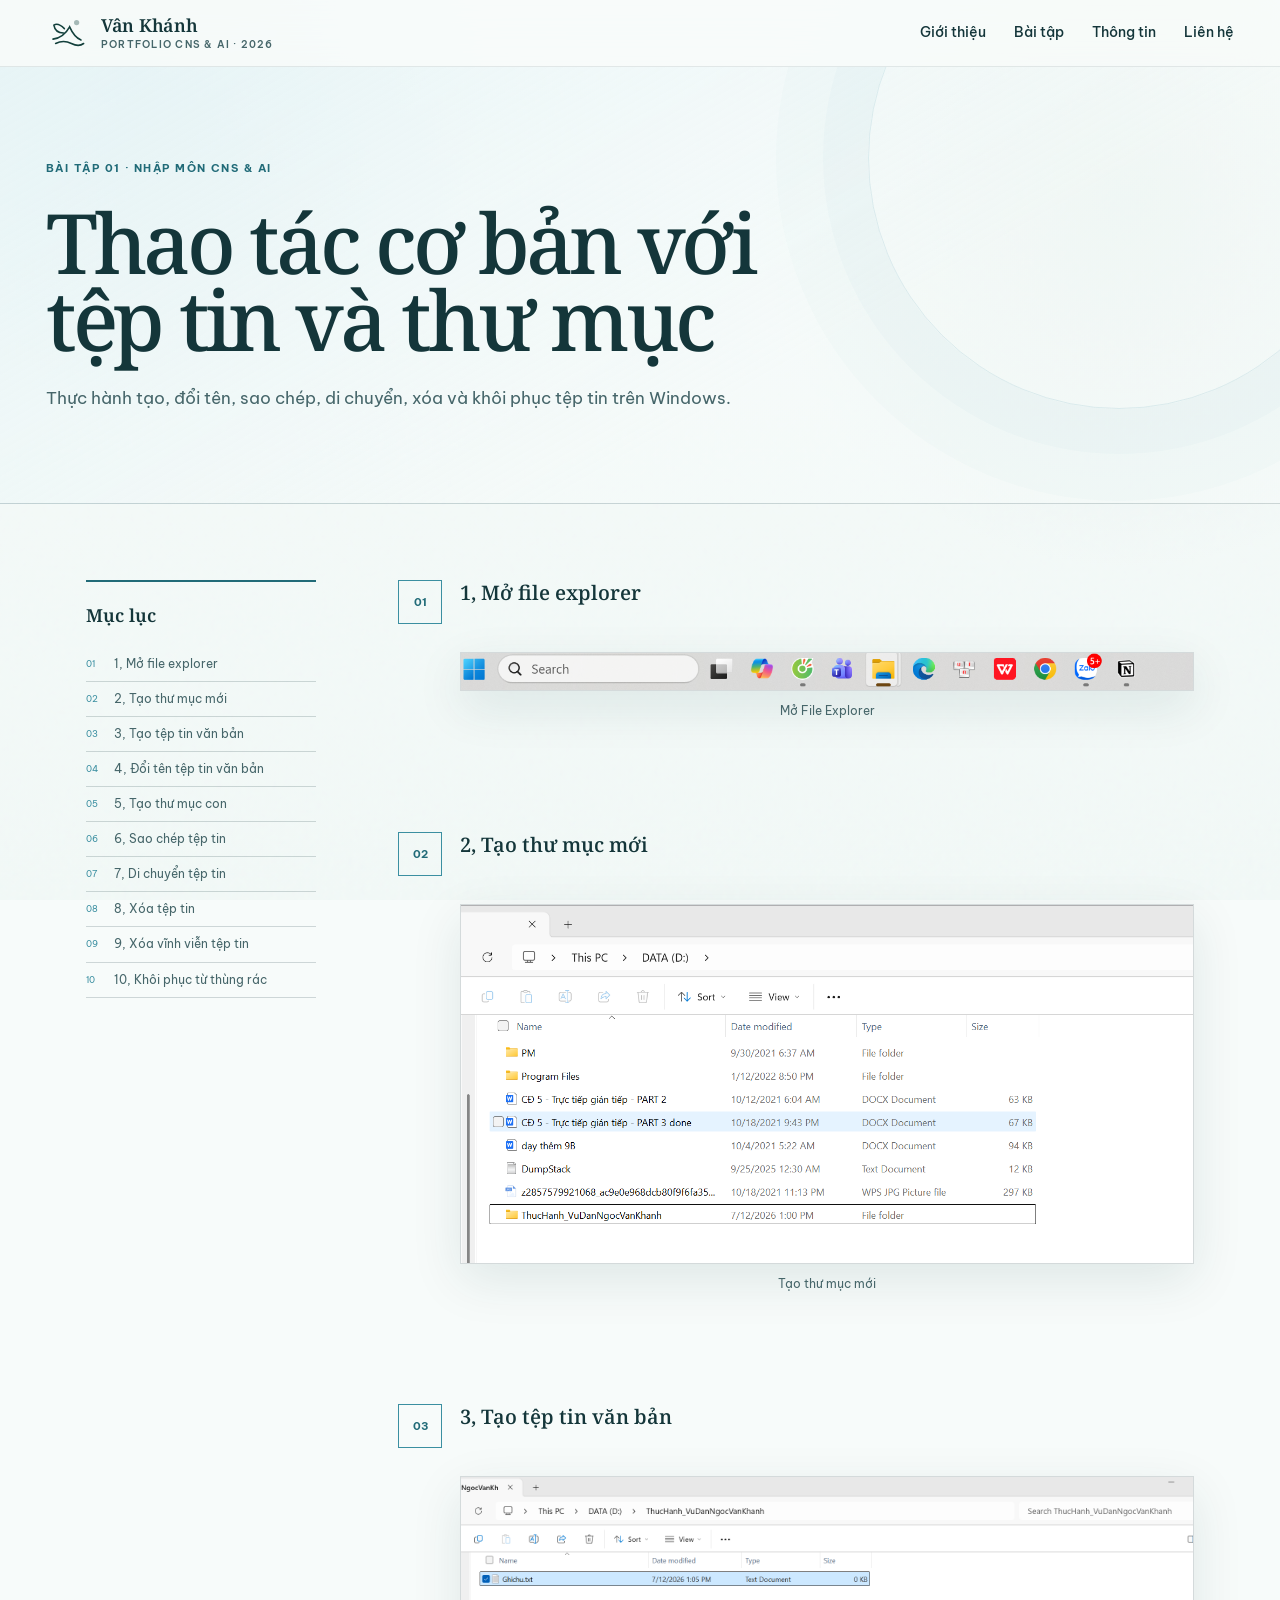
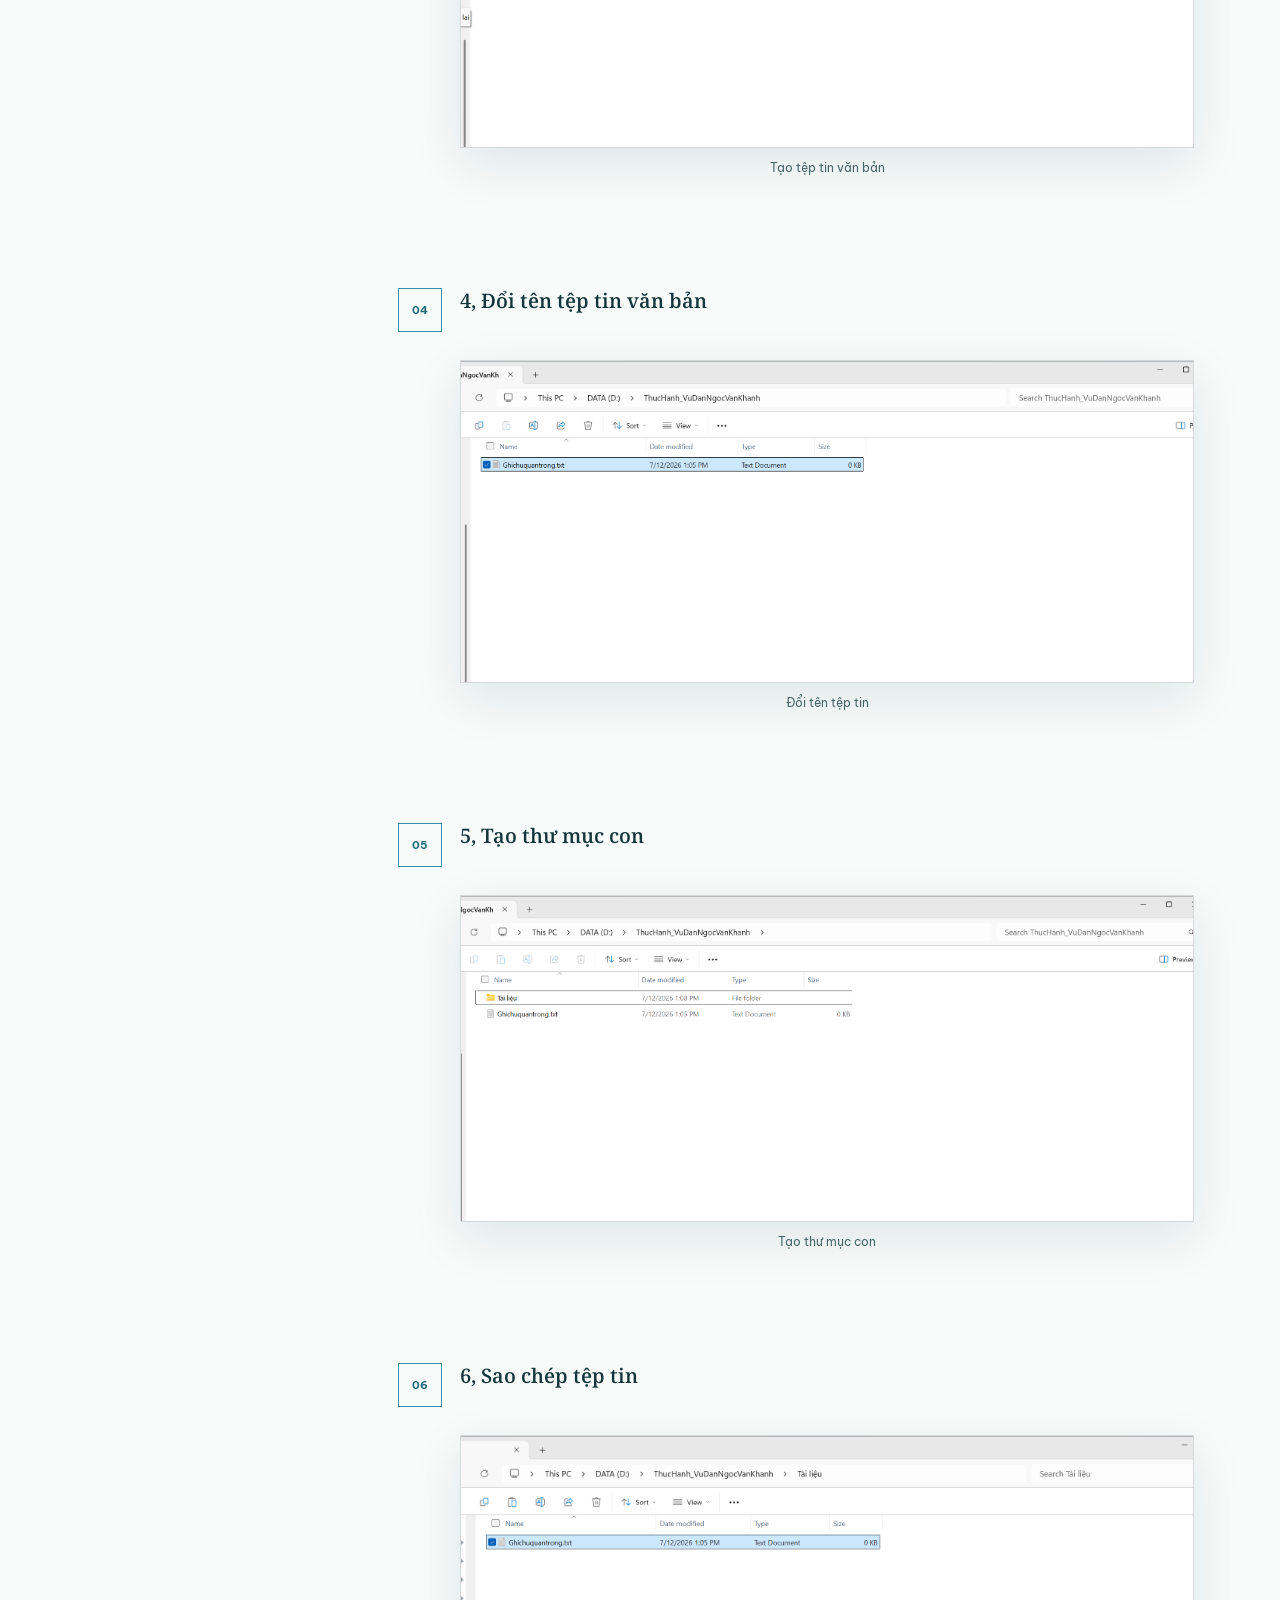
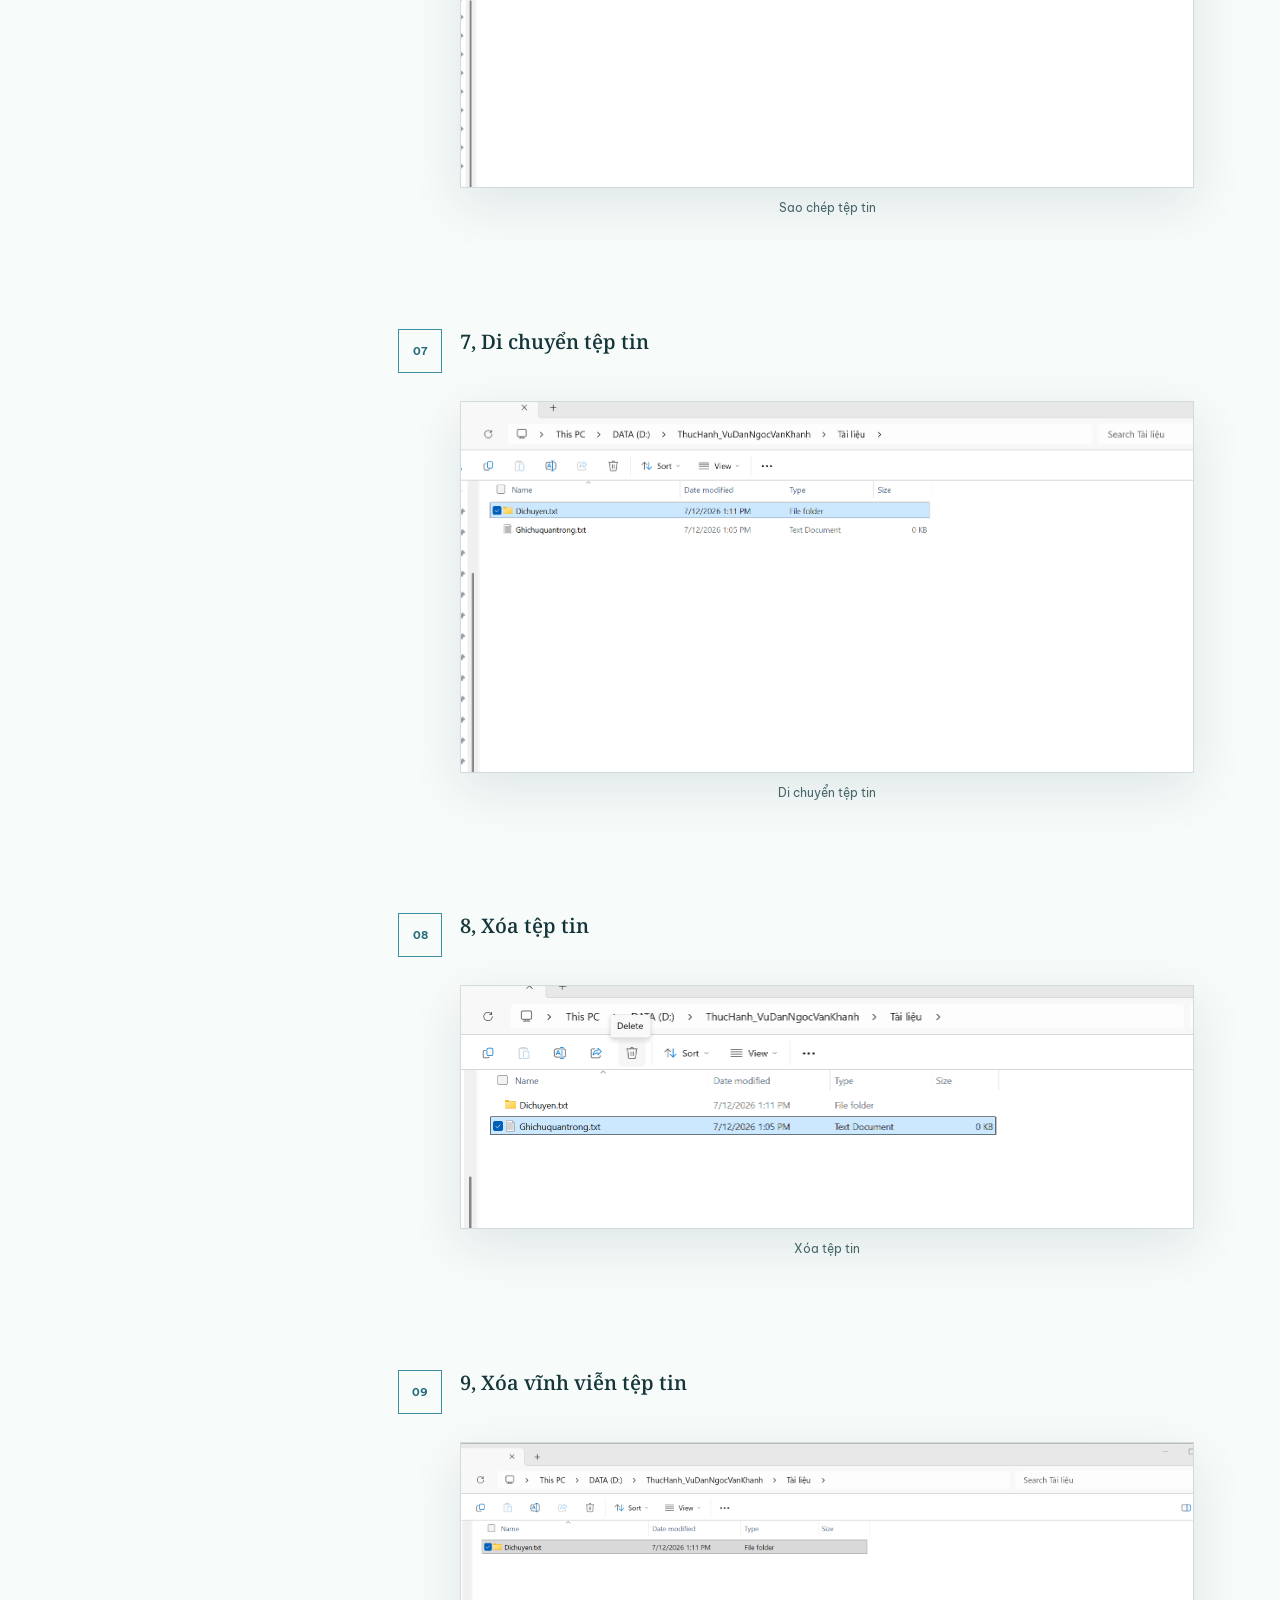
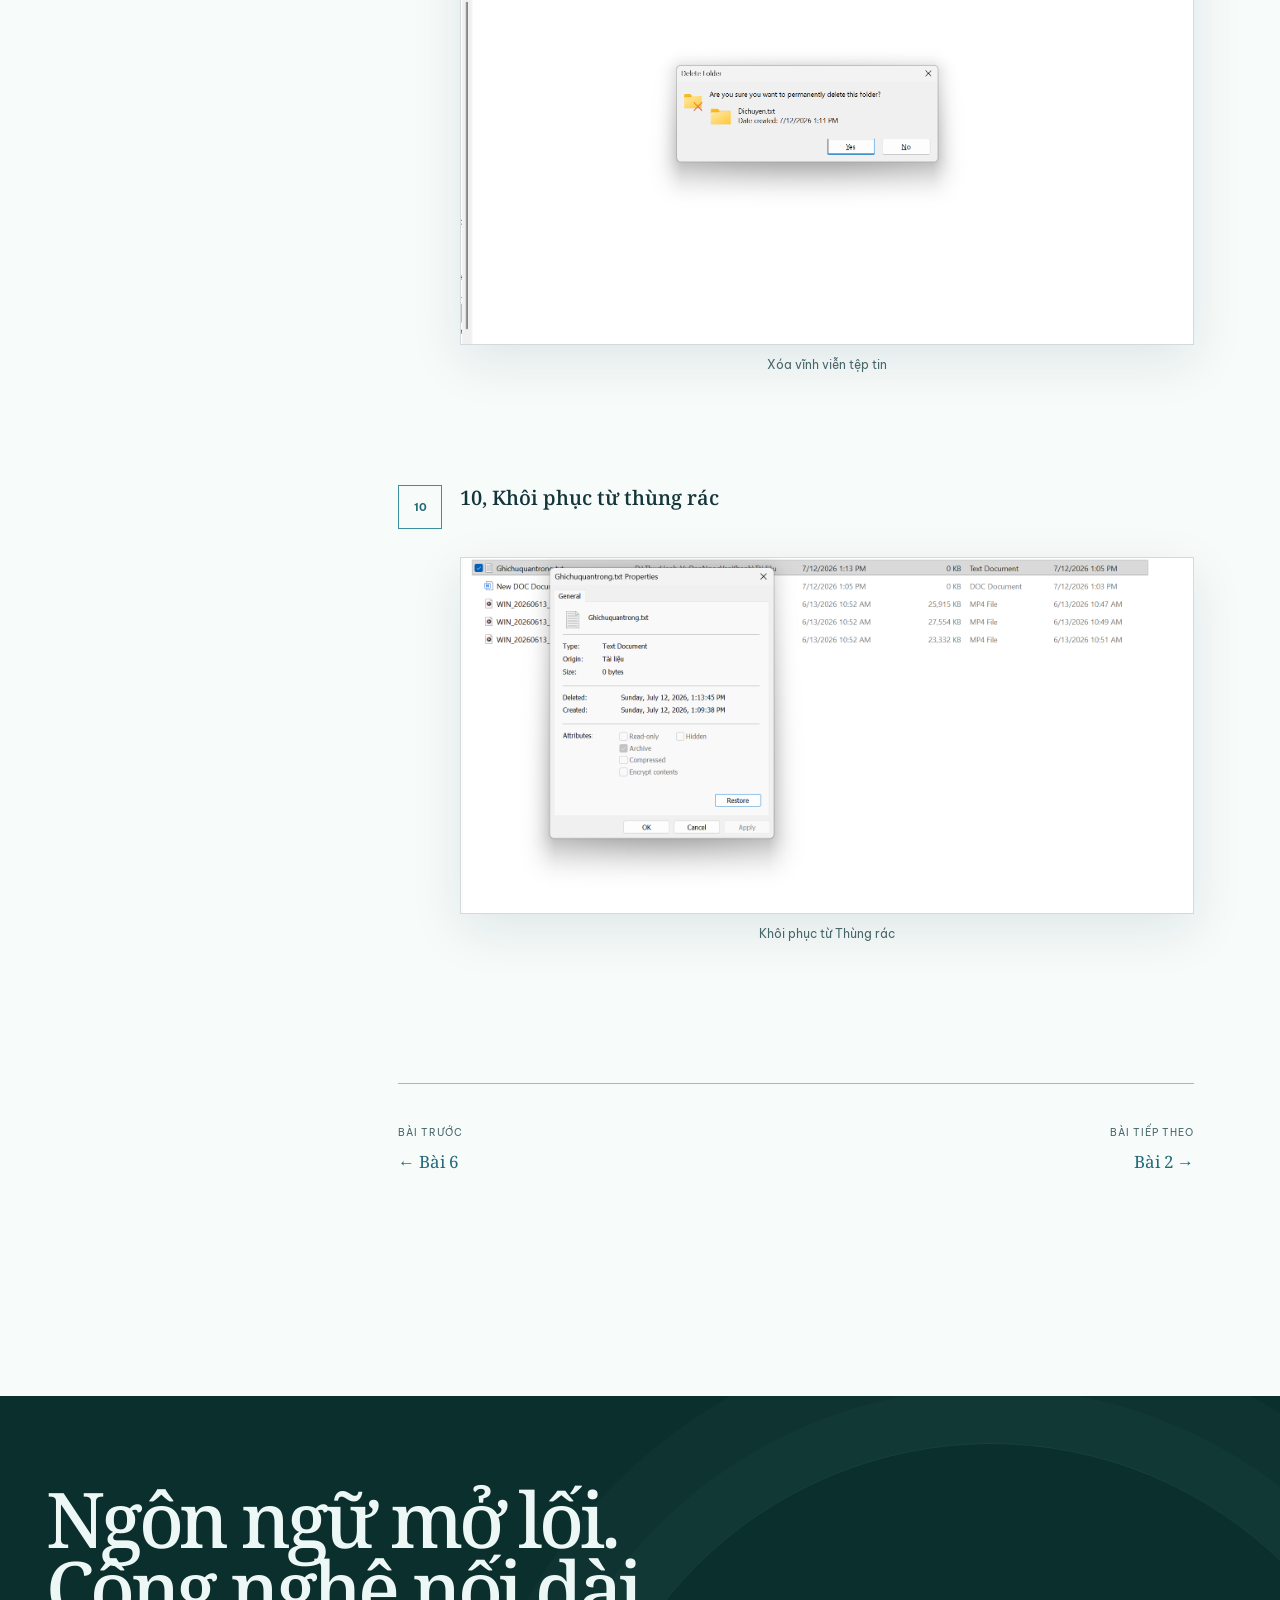
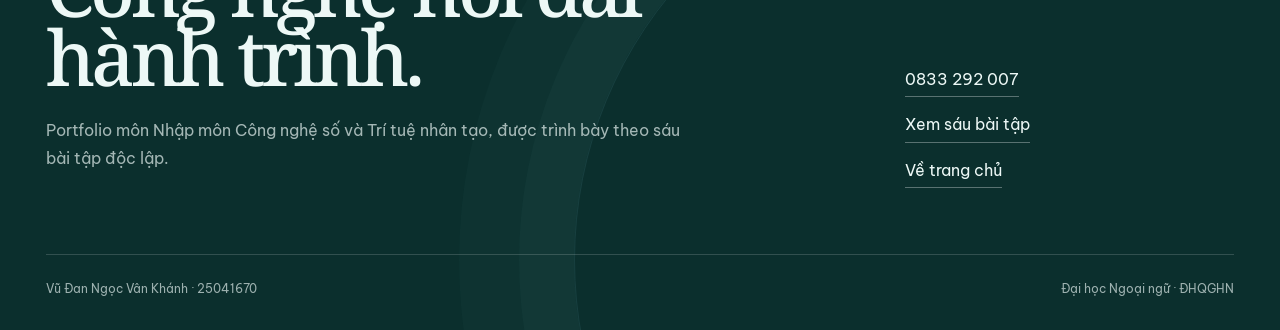
==== bai-1.html @ 1ea800b1 "first commit" ====
<!DOCTYPE html>
<html lang="vi"><head><meta charset="utf-8"/><meta content="width=device-width,initial-scale=1" name="viewport"/><meta content="Thực hành tạo, đổi tên, sao chép, di chuyển, xóa và khôi phục tệp tin trên Windows." name="description"/><title>Bài 1 · Thao tác cơ bản với tệp tin và thư mục</title><link href="favicon.svg" rel="icon" type="image/svg+xml"/><link href="assets/css/styles.css" rel="stylesheet"/></head><body><div class="site-shell"><header class="site-header"><div class="nav-wrap"><a aria-label="Về trang chủ Vân Khánh" class="brand" href="index.html"><span aria-hidden="true" class="brand-mark"><svg fill="none" viewbox="0 0 48 48"><path d="M8 31c8-1 14-5 19-14 4 9 8 13 13 15" stroke="currentColor" stroke-linecap="round" stroke-width="1.8"></path><path d="M11 36c6-3 12-3 18 0s10 3 14 0" stroke="currentColor" stroke-linecap="round" stroke-width="1.8"></path><path d="M21 19c-5-5-9-6-12-4 1 6 5 9 11 9" stroke="currentColor" stroke-linecap="round" stroke-width="1.8"></path><circle cx="35" cy="12" fill="currentColor" opacity=".35" r="3"></circle></svg></span><span class="brand-copy"><strong>Vân Khánh</strong><small>Portfolio CNS &amp; AI · 2026</small></span></a><button aria-expanded="false" aria-label="Mở menu" class="menu-btn" type="button"><span>Menu</span><i aria-hidden="true" class="menu-lines"></i></button><nav aria-label="Điều hướng chính" class="nav-links"><a href="index.html">Giới thiệu</a><a href="index.html#bai-tap">Bài tập</a><a href="index.html#thong-tin">Thông tin</a><a href="index.html#lien-he">Liên hệ</a></nav></div></header><div aria-hidden="true" class="paper-noise"></div><a class="skip-link" href="#main">Bỏ qua điều hướng</a><main id="main"><section class="article-hero"><div class="container"><div class="crumb">Bài tập 01 · Nhập môn CNS &amp; AI</div><h1>Thao tác cơ bản với tệp tin và thư mục</h1><p class="article-summary">Thực hành tạo, đổi tên, sao chép, di chuyển, xóa và khôi phục tệp tin trên Windows.</p></div></section><div class="article-layout"><aside class="toc"><strong>Mục lục</strong><ol><li><a href="#muc-1">1, Mở file explorer</a></li><li><a href="#muc-2">2, Tạo thư mục mới</a></li><li><a href="#muc-3">3, Tạo tệp tin văn bản</a></li><li><a href="#muc-4">4, Đổi tên tệp tin văn bản</a></li><li><a href="#muc-5">5, Tạo thư mục con</a></li><li><a href="#muc-6">6, Sao chép tệp tin</a></li><li><a href="#muc-7">7, Di chuyển tệp tin</a></li><li><a href="#muc-8">8, Xóa tệp tin</a></li><li><a href="#muc-9">9, Xóa vĩnh viễn tệp tin</a></li><li><a href="#muc-10">10, Khôi phục từ thùng rác</a></li></ol></aside><article class="document"><div class="evidence-flow"><section class="evidence-step"><h3 id="muc-1">1, Mở file explorer</h3><figure><img alt="Mở File Explorer" loading="eager" src="assets/img/bai-1-270be90b.png"/><figcaption>Mở File Explorer</figcaption></figure></section><section class="evidence-step"><h3 id="muc-2">2, Tạo thư mục mới</h3><figure><img alt="Tạo thư mục mới" loading="eager" src="assets/img/bai-1-111fb42b.png"/><figcaption>Tạo thư mục mới</figcaption></figure></section><section class="evidence-step"><h3 id="muc-3">3, Tạo tệp tin văn bản</h3><figure><img alt="Tạo tệp tin văn bản" loading="eager" src="assets/img/bai-1-9bd3cee0.png"/><figcaption>Tạo tệp tin văn bản</figcaption></figure></section><section class="evidence-step"><h3 id="muc-4">4, Đổi tên tệp tin văn bản</h3><figure><img alt="Đổi tên tệp tin" loading="eager" src="assets/img/bai-1-4875fff0.png"/><figcaption>Đổi tên tệp tin</figcaption></figure></section><section class="evidence-step"><h3 id="muc-5">5, Tạo thư mục con</h3><figure><img alt="Tạo thư mục con" loading="eager" src="assets/img/bai-1-433682f1.png"/><figcaption>Tạo thư mục con</figcaption></figure></section><section class="evidence-step"><h3 id="muc-6">6, Sao chép tệp tin</h3><figure><img alt="Sao chép tệp tin" loading="eager" src="assets/img/bai-1-c9c5822f.png"/><figcaption>Sao chép tệp tin</figcaption></figure></section><section class="evidence-step"><h3 id="muc-7">7, Di chuyển tệp tin</h3><figure><img alt="Di chuyển tệp tin" loading="eager" src="assets/img/bai-1-a99689d9.png"/><figcaption>Di chuyển tệp tin</figcaption></figure></section><section class="evidence-step"><h3 id="muc-8">8, Xóa tệp tin</h3><figure><img alt="Xóa tệp tin" loading="eager" src="assets/img/bai-1-657c05cb.png"/><figcaption>Xóa tệp tin</figcaption></figure></section><section class="evidence-step"><h3 id="muc-9">9, Xóa vĩnh viễn tệp tin</h3><figure><img alt="Xóa vĩnh viễn tệp tin" loading="eager" src="assets/img/bai-1-28213c9a.png"/><figcaption>Xóa vĩnh viễn tệp tin</figcaption></figure></section><section class="evidence-step"><h3 id="muc-10">10, Khôi phục từ thùng rác</h3><figure><img alt="Khôi phục từ Thùng rác" loading="eager" src="assets/img/bai-1-12ad186f.png"/><figcaption>Khôi phục từ Thùng rác</figcaption></figure></section></div><nav aria-label="Điều hướng bài tập" class="page-nav"><a href="bai-6.html"><small>Bài trước</small>← Bài 6</a><a href="bai-2.html" style="text-align:right"><small>Bài tiếp theo</small>Bài 2 →</a></nav></article></div></main><footer class="site-footer" id="lien-he"><div class="container"><div class="footer-grid"><div><h2>Ngôn ngữ mở lối.<br/>Công nghệ nối dài hành trình.</h2><p>Portfolio môn Nhập môn Công nghệ số và Trí tuệ nhân tạo, được trình bày theo sáu bài tập độc lập.</p></div><div class="footer-links"><a href="tel:0833292007">0833 292 007</a><a href="index.html#bai-tap">Xem sáu bài tập</a><a href="index.html">Về trang chủ</a></div></div><div class="footer-bottom"><span>Vũ Đan Ngọc Vân Khánh · 25041670</span><span>Đại học Ngoại ngữ · ĐHQGHN</span></div></div></footer></div><script src="assets/js/main.js"></script></body></html>
---- assets/css/styles.css ----
@import url('https://fonts.googleapis.com/css2?family=Be+Vietnam+Pro:wght@300;400;500;600;700&family=Noto+Serif:wght@400;500;600;700&display=swap');

:root{
  --forest-950:#0b2f2d;
  --forest-900:#123f3b;
  --forest-800:#1d564e;
  --leaf-700:#3d7866;
  --leaf-500:#6da88b;
  --leaf-300:#a8cdbb;
  --water-800:#216b78;
  --water-600:#3b8fa1;
  --water-400:#72b7c6;
  --sky-200:#cfe8ee;
  --sky-100:#e6f4f6;
  --mist:#f7fbfa;
  --mist-2:#eef7f4;
  --white:#ffffff;
  --ink:#14363a;
  --ink-soft:#46666a;
  --line:rgba(20,54,58,.18);
  --line-strong:rgba(20,54,58,.34);
  --shadow:0 30px 80px rgba(12,57,58,.14);
  --shadow-soft:0 16px 48px rgba(12,57,58,.10);
  --display:'Noto Serif',Georgia,'Times New Roman',serif;
  --body:'Be Vietnam Pro','Segoe UI','Noto Sans',Arial,sans-serif;
  --container:1240px;
}

*{box-sizing:border-box}
html{scroll-behavior:smooth;scroll-padding-top:86px;overflow-x:clip}
body{margin:0;background:var(--mist);color:var(--ink);font-family:var(--body);font-size:16px;line-height:1.72;overflow-x:hidden;text-rendering:optimizeLegibility;-webkit-font-smoothing:antialiased}
a{color:inherit}
img{max-width:100%;height:auto}
button,a{ -webkit-tap-highlight-color:transparent }
button{font:inherit}
::selection{background:var(--sky-200);color:var(--forest-950)}

.skip-link{position:fixed;left:16px;top:-90px;z-index:1000;background:var(--forest-950);color:white;padding:11px 16px;text-decoration:none}
.skip-link:focus{top:16px}
.site-shell{position:relative;min-height:100vh;isolation:isolate;overflow-x:clip}
.paper-noise{position:fixed;inset:0;z-index:-2;pointer-events:none;opacity:.55;background:
  radial-gradient(circle at 10% 8%,rgba(114,183,198,.24),transparent 25%),
  radial-gradient(circle at 88% 22%,rgba(109,168,139,.16),transparent 28%),
  linear-gradient(180deg,#fbfefd 0%,#f1f8f6 56%,#eef7f4 100%)}
.paper-noise:after{content:'';position:absolute;inset:0;opacity:.16;background-image:url("data:image/svg+xml,%3Csvg viewBox='0 0 160 160' xmlns='http://www.w3.org/2000/svg'%3E%3Cfilter id='n'%3E%3CfeTurbulence type='fractalNoise' baseFrequency='.9' numOctaves='2' stitchTiles='stitch'/%3E%3C/filter%3E%3Crect width='100%25' height='100%25' filter='url(%23n)' opacity='.18'/%3E%3C/svg%3E")}

/* Header */
.site-header{position:sticky;top:0;z-index:100;background:rgba(247,251,250,.88);backdrop-filter:blur(18px) saturate(120%);border-bottom:1px solid rgba(20,54,58,.10)}
.nav-wrap{max-width:var(--container);margin:auto;padding:12px 26px;display:flex;align-items:center;justify-content:space-between;gap:30px}
.brand{display:flex;align-items:center;gap:13px;text-decoration:none;min-width:max-content}
.brand-mark{width:42px;height:42px;display:grid;place-items:center;color:var(--forest-900);position:relative}
.brand-mark svg{width:42px;height:42px;display:block}
.brand-copy{display:flex;flex-direction:column;line-height:1.06}
.brand-copy strong{font-family:var(--display);font-size:1.12rem;font-weight:600;letter-spacing:-.015em}
.brand-copy small{margin-top:5px;color:var(--ink-soft);font-size:.64rem;font-weight:600;letter-spacing:.12em;text-transform:uppercase}
.nav-links{display:flex;align-items:center;gap:28px;font-size:.86rem;font-weight:500}
.nav-links a{text-decoration:none;position:relative;padding:7px 0}
.nav-links a:after{content:'';position:absolute;left:0;right:100%;bottom:2px;height:2px;background:linear-gradient(90deg,var(--water-600),var(--leaf-500));transition:right .28s ease-out}
.nav-links a:hover:after,.nav-links a[aria-current='page']:after{right:0}
.menu-btn{display:none;align-items:center;gap:9px;background:transparent;border:0;color:var(--forest-950);font-weight:600;padding:10px 0;cursor:pointer}
.menu-lines{width:23px;height:14px;position:relative;display:inline-block}
.menu-lines:before,.menu-lines:after{content:'';position:absolute;left:0;width:23px;height:1.5px;background:currentColor;transition:transform .25s,top .25s}
.menu-lines:before{top:2px}.menu-lines:after{top:11px}
.menu-btn[aria-expanded='true'] .menu-lines:before{top:6px;transform:rotate(45deg)}
.menu-btn[aria-expanded='true'] .menu-lines:after{top:6px;transform:rotate(-45deg)}

main{position:relative;z-index:1}
.container{max-width:var(--container);margin:auto;padding-inline:26px}

/* Shared type */
.eyebrow{display:flex;align-items:center;gap:12px;color:var(--water-800);font-size:.72rem;font-weight:700;letter-spacing:.145em;text-transform:uppercase}
.eyebrow:before{content:'';width:38px;height:2px;background:linear-gradient(90deg,var(--water-600),var(--leaf-500))}
.btn{display:inline-flex;align-items:center;justify-content:center;gap:10px;min-height:48px;padding:0 20px;border:1px solid var(--forest-900);text-decoration:none;font-size:.88rem;font-weight:650;transition:transform .24s ease-out,background .24s,color .24s,box-shadow .24s;cursor:pointer}
.btn.primary{background:var(--forest-900);color:white}
.btn:hover{transform:translateY(-3px);box-shadow:0 10px 0 rgba(59,143,161,.18)}
.btn-arrow{font-size:1.2rem;line-height:1;transition:transform .24s}
.btn:hover .btn-arrow{transform:translateX(4px)}

/* Hero */
.hero{min-height:calc(100vh - 69px);display:grid;grid-template-columns:minmax(0,1.05fr) minmax(420px,.78fr);align-items:center;gap:6.2vw;padding-block:70px 88px;position:relative}
.hero:before{content:'';position:absolute;left:-15vw;top:9%;width:42vw;height:42vw;border:1px solid rgba(59,143,161,.11);border-radius:50%;box-shadow:0 0 0 38px rgba(59,143,161,.025),0 0 0 80px rgba(59,143,161,.018);pointer-events:none}
.hero-copy{position:relative;z-index:3;padding-top:18px}
.hero h1{font-family:var(--display);font-size:clamp(4rem,6vw,6.4rem);line-height:.9;letter-spacing:-.064em;margin:28px 0 28px;max-width:850px;font-weight:500;text-wrap:balance}
.hero h1 em{font-style:italic;font-weight:400;color:var(--water-800);display:block;padding-left:.58em}
.hero-lede{font-size:clamp(1.02rem,1.5vw,1.22rem);max-width:680px;color:var(--ink-soft);line-height:1.75;text-wrap:pretty}
.hero-meta{display:grid;grid-template-columns:repeat(3,minmax(0,1fr));max-width:780px;margin-top:40px;border-top:1px solid var(--line-strong);border-bottom:1px solid var(--line);font-size:.78rem}
.hero-meta span{min-height:66px;padding:14px 18px 13px 0;display:flex;flex-direction:column;justify-content:center;border-right:1px solid var(--line)}
.hero-meta span:last-child{border-right:0;padding-left:18px}
.hero-meta span:nth-child(2){padding-left:18px}
.hero-meta b{font-size:.64rem;color:var(--water-800);letter-spacing:.1em;text-transform:uppercase;margin-bottom:4px}
.hero-actions{display:flex;gap:12px;margin-top:34px;flex-wrap:wrap}
.hero-visual{position:relative;min-height:650px;z-index:2}
.hero-visual:before{content:'';position:absolute;inset:34px -30px 20px 58px;background:linear-gradient(150deg,rgba(114,183,198,.28),rgba(109,168,139,.15));clip-path:polygon(12% 0,100% 0,100% 82%,78% 100%,0 100%,0 15%)}
.portrait-frame{position:absolute;inset:0 12px 44px 86px;overflow:hidden;clip-path:polygon(12% 0,100% 0,100% 82%,79% 100%,0 100%,0 15%);background:var(--leaf-300);box-shadow:var(--shadow);transition:transform .35s ease-out}
.portrait-frame img{width:100%;height:100%;object-fit:cover;object-position:center 50%;filter:saturate(.92) contrast(1.03);transform:scale(1.015)}
.contour-lines{position:absolute;left:-20px;top:20px;width:225px;height:225px;color:var(--water-800);opacity:.34;filter:drop-shadow(0 8px 20px rgba(33,107,120,.06))}
.leaf-sprig{position:absolute;right:-22px;top:78px;width:150px;height:240px;color:var(--leaf-700);opacity:.78;transform:rotate(7deg)}
.photo-note{position:absolute;left:18px;bottom:1px;width:210px;padding:18px 20px;background:rgba(255,255,255,.9);backdrop-filter:blur(12px);border-left:3px solid var(--water-600);box-shadow:var(--shadow-soft)}
.photo-note strong{display:block;font-family:var(--display);font-size:1.1rem;font-weight:600}
.photo-note span{display:block;margin-top:4px;color:var(--ink-soft);font-size:.72rem}
.ripple{position:absolute;right:-80px;bottom:-5px;width:230px;height:90px;border:1px solid rgba(59,143,161,.28);border-radius:50%;transform:rotate(-9deg)}
.ripple:before,.ripple:after{content:'';position:absolute;border:1px solid rgba(59,143,161,.20);border-radius:50%}
.ripple:before{inset:17px 27px}.ripple:after{inset:31px 55px}

/* Sections */
.section{padding-block:124px;position:relative}
.section-head{display:grid;grid-template-columns:minmax(0,1.08fr) minmax(320px,.62fr);gap:72px;align-items:end;margin-bottom:62px}
.section-head h2{font-family:var(--display);font-size:clamp(3rem,5.4vw,6rem);line-height:.93;letter-spacing:-.052em;margin:0;font-weight:500;text-wrap:balance}
.section-head p{max-width:620px;margin:0;color:var(--ink-soft);text-wrap:pretty}
.section-head .section-kicker{display:block;color:var(--water-800);font-family:var(--body);font-size:.74rem;font-weight:700;letter-spacing:.12em;text-transform:uppercase;margin-bottom:17px}
.projects-section{overflow:hidden}
.projects-section:before{content:'';position:absolute;left:0;right:0;top:0;height:58%;background:linear-gradient(180deg,rgba(230,244,246,.64),rgba(247,251,250,0));z-index:-1}
.terrain-lines{position:absolute;right:-8vw;top:110px;width:48vw;height:430px;opacity:.16;color:var(--water-800);z-index:-1;pointer-events:none}
.projects-grid{display:grid;grid-template-columns:repeat(12,minmax(0,1fr));gap:18px;grid-auto-flow:dense}
.project-card{position:relative;min-height:336px;padding:30px;border:1px solid var(--line);background:rgba(255,255,255,.82);overflow:hidden;text-decoration:none;display:flex;flex-direction:column;justify-content:space-between;transition:transform .34s ease-out,box-shadow .34s,border-color .34s;background-size:cover;isolation:isolate}
.project-card:before{content:'';position:absolute;inset:0;z-index:-1;opacity:0;transition:opacity .35s;background:radial-gradient(circle at 88% 12%,rgba(114,183,198,.28),transparent 34%)}
.project-card:hover{transform:translateY(-8px);box-shadow:var(--shadow);border-color:rgba(33,107,120,.42)}
.project-card:hover:before{opacity:1}
.project-card:nth-child(1){grid-column:span 5;border-radius:0 0 70px 0;background:rgba(255,255,255,.92)}
.project-card:nth-child(2){grid-column:span 7;background:var(--forest-900);color:white;border-color:transparent;border-radius:0 70px 0 0}
.project-card:nth-child(3){grid-column:span 4;background:var(--sky-100);border-radius:58px 0 0 0}
.project-card:nth-child(4){grid-column:span 8;background:linear-gradient(135deg,rgba(207,232,238,.78),rgba(238,247,244,.86));border-radius:0 0 0 74px}
.project-card:nth-child(5){grid-column:span 7;background:var(--water-800);color:white;border-color:transparent;border-radius:0 0 72px 0}
.project-card:nth-child(6){grid-column:span 5;background:rgba(225,240,233,.9);border-radius:70px 0 0 0}
.project-top{display:flex;align-items:flex-start;justify-content:space-between;gap:24px}
.project-no{font-family:var(--display);font-size:5.4rem;line-height:.82;color:rgba(33,107,120,.17);letter-spacing:-.07em;font-variant-numeric:tabular-nums}
.project-card:nth-child(2) .project-no,.project-card:nth-child(5) .project-no{color:rgba(255,255,255,.17)}
.project-icon{width:62px;height:62px;color:var(--water-800);opacity:.92}
.project-card:nth-child(2) .project-icon,.project-card:nth-child(5) .project-icon{color:var(--sky-200)}
.project-card h3{font-family:var(--display);font-size:clamp(1.75rem,2.9vw,3rem);line-height:1.04;letter-spacing:-.035em;max-width:690px;margin:52px 0 16px;font-weight:550;text-wrap:balance}
.project-card p{max-width:620px;margin:0;opacity:.78;font-size:.9rem;line-height:1.65}
.project-bottom{display:flex;align-items:end;justify-content:space-between;gap:24px;margin-top:32px}
.project-label{font-size:.68rem;font-weight:700;letter-spacing:.12em;text-transform:uppercase;opacity:.7}
.project-arrow{width:44px;height:44px;border:1px solid currentColor;display:grid;place-items:center;transition:transform .25s,background .25s,color .25s;font-size:1.15rem}
.project-card:hover .project-arrow{transform:translate(5px,-5px);background:currentColor}
.project-card:hover .project-arrow span{filter:invert(1)}
.project-card:nth-child(2):hover .project-arrow,.project-card:nth-child(5):hover .project-arrow{background:white;color:var(--forest-900)}
.project-card:nth-child(2):hover .project-arrow span,.project-card:nth-child(5):hover .project-arrow span{filter:none}

/* Profile */
.profile-section{padding-top:140px;padding-bottom:92px}
.profile-wrap{display:grid;grid-template-columns:.65fr 1.35fr;min-height:490px;border-top:1px solid var(--line-strong);border-bottom:1px solid var(--line-strong);position:relative;background:rgba(255,255,255,.38)}
.profile-intro{padding:56px 56px 56px 0;border-right:1px solid var(--line);position:relative;overflow:hidden}
.profile-intro:after{content:'山水';position:absolute;right:-18px;bottom:-34px;font-family:var(--display);font-size:8.5rem;color:rgba(59,143,161,.08);writing-mode:vertical-rl;line-height:.8}
.profile-intro h2{font-family:var(--display);font-size:clamp(3rem,5vw,5.5rem);line-height:.95;letter-spacing:-.045em;margin:26px 0 22px;font-weight:500}
.profile-intro p{max-width:380px;color:var(--ink-soft);margin:0}
.profile-main{padding:56px 0 56px 62px;display:flex;align-items:center}
.profile-main dl{display:grid;grid-template-columns:repeat(2,minmax(0,1fr));gap:0 52px;margin:0;width:100%}
.profile-main dl>div{padding:23px 0;border-bottom:1px solid var(--line)}
.profile-main dt{font-size:.65rem;text-transform:uppercase;letter-spacing:.13em;color:var(--water-800);font-weight:700}
.profile-main dd{margin:7px 0 0;font-family:var(--display);font-size:1.22rem;line-height:1.35}

/* Footer */
.site-footer{position:relative;z-index:1;background:var(--forest-950);color:#edf8f6;padding:88px 0 30px;margin-top:92px;overflow:hidden}
.site-footer:before{content:'';position:absolute;right:-10%;bottom:-65%;width:65vw;height:65vw;border:1px solid rgba(114,183,198,.12);border-radius:50%;box-shadow:0 0 0 55px rgba(114,183,198,.035),0 0 0 115px rgba(114,183,198,.025)}
.footer-grid{display:grid;grid-template-columns:minmax(0,1.3fr) minmax(240px,.55fr);gap:80px;position:relative}
.footer-grid h2{font-family:var(--display);font-size:clamp(3rem,6vw,6.5rem);line-height:.9;letter-spacing:-.055em;margin:0 0 26px;font-weight:500;max-width:880px;text-wrap:balance}
.footer-grid p{color:rgba(237,248,246,.68);max-width:650px}
.footer-links{display:flex;flex-direction:column;align-items:flex-start;justify-content:flex-end;gap:14px}
.footer-links a{text-decoration:none;border-bottom:1px solid rgba(255,255,255,.32);padding-bottom:3px;transition:border-color .2s,color .2s}
.footer-links a:hover{color:var(--sky-200);border-color:var(--sky-200)}
.footer-bottom{display:flex;justify-content:space-between;gap:20px;border-top:1px solid rgba(255,255,255,.16);margin-top:66px;padding-top:24px;font-size:.76rem;color:rgba(237,248,246,.65);position:relative}

/* Article pages */
.article-hero{padding:92px 0 72px;border-bottom:1px solid var(--line);position:relative;overflow:hidden;background:linear-gradient(150deg,rgba(230,244,246,.80),rgba(247,251,250,.45) 64%)}
.article-hero:after{content:'';position:absolute;right:-90px;top:-160px;width:500px;height:500px;border:1px solid rgba(59,143,161,.13);border-radius:50%;box-shadow:0 0 0 45px rgba(59,143,161,.025),0 0 0 92px rgba(59,143,161,.018)}
.article-hero .container{position:relative;z-index:2}
.article-hero .crumb{font-size:.7rem;letter-spacing:.13em;color:var(--water-800);font-weight:700;text-transform:uppercase}
.article-hero h1{font-family:var(--display);font-size:clamp(3.15rem,6.5vw,7rem);line-height:.92;letter-spacing:-.052em;margin:26px 0;max-width:1100px;font-weight:500;text-wrap:balance}
.article-summary{max-width:780px;color:var(--ink-soft);font-size:1.08rem;line-height:1.75;text-wrap:pretty}
.article-layout{display:grid;grid-template-columns:230px minmax(0,820px);gap:82px;max-width:1160px;margin:0 auto;padding:76px 26px 110px;align-items:start}
.toc{position:sticky;top:102px;align-self:start;border-top:2px solid var(--water-800);padding-top:18px}
.toc strong{font-family:var(--display);font-size:1.12rem;font-weight:600}
.toc ol{list-style:none;padding:0;margin:16px 0 0;counter-reset:toc}
.toc li{counter-increment:toc}
.toc a{display:grid;grid-template-columns:22px 1fr;gap:6px;text-decoration:none;color:var(--ink-soft);font-size:.78rem;line-height:1.45;padding:8px 0;border-bottom:1px solid var(--line);transition:color .2s,padding-left .2s}
.toc a:before{content:counter(toc,decimal-leading-zero);font-size:.58rem;color:var(--water-600);padding-top:2px;font-variant-numeric:tabular-nums}
.toc a:hover{color:var(--forest-950);padding-left:3px}
.document{min-width:0}
.document h1,.document h2,.document h3,.document h4{font-family:var(--display);font-weight:550;scroll-margin-top:110px;text-wrap:balance}
.document>h1:first-of-type{font-size:2rem;text-align:left!important;margin:0 0 24px;color:var(--water-800)}
.document h2{font-size:2.05rem;line-height:1.18;margin:68px 0 24px;padding-top:22px;border-top:1px solid var(--line-strong);letter-spacing:-.025em}
.document h3{font-size:1.42rem;line-height:1.3;margin:44px 0 16px}
.document h4{font-size:1.05rem;margin:0 0 12px;color:var(--water-800)}
.document p{margin:0 0 19px;color:#24474a;max-width:72ch;text-wrap:pretty}
.document ul,.document ol{padding-left:1.4rem;margin:0 0 26px;max-width:72ch}
.document li{margin-bottom:9px}
.document blockquote{margin:34px 0;padding:21px 26px;border-left:3px solid var(--water-600);background:rgba(230,244,246,.66);font-family:var(--display);font-size:1.1rem}
.document strong,.document b{color:var(--forest-950)}
.document a{color:var(--water-800);text-decoration-thickness:1px;text-underline-offset:3px;overflow-wrap:anywhere}
.document figure{margin:28px 0 50px}
.document figure img{display:block;width:auto;max-width:100%;max-height:760px;margin:0 auto;border:1px solid var(--line);box-shadow:var(--shadow-soft);background:white}
.document figcaption{margin:11px auto 0;max-width:720px;color:var(--ink-soft);font-size:.73rem;text-align:center;line-height:1.5}
.document img:not(figure img){display:block;width:auto;max-width:100%;max-height:760px;margin:28px auto 50px;border:1px solid var(--line);box-shadow:var(--shadow-soft);background:white}
.document img.infographic,.document figure:has(img.infographic){max-width:100%}
.table-scroll{overflow-x:auto;margin:30px 0 48px;padding-bottom:8px;scrollbar-color:var(--water-600) var(--sky-100)}
.document table{width:100%;min-width:720px;border-collapse:collapse;background:rgba(255,255,255,.82);font-size:.8rem;line-height:1.48}
.document th,.document td{border:1px solid rgba(20,54,58,.24);padding:12px 13px;text-align:left;vertical-align:top}
.document th{background:var(--forest-900);color:white;font-weight:650}
.document td:first-child{font-variant-numeric:tabular-nums}
.document tr:nth-child(even) td{background:rgba(230,244,246,.42)}
.document table p{margin:0;color:inherit;max-width:none}
.evidence-flow{counter-reset:step}
.evidence-step{counter-increment:step;margin:0 0 58px;padding:0 0 4px;position:relative}
.evidence-step h3{display:grid;grid-template-columns:46px 1fr;gap:16px;align-items:start;margin:0 0 22px;font-size:1.25rem}
.evidence-step h3:before{content:counter(step,decimal-leading-zero);display:grid;place-items:center;width:42px;height:42px;border:1px solid var(--water-600);color:var(--water-800);font-family:var(--body);font-size:.68rem;font-weight:700}
.evidence-step figure{margin-left:62px}
.prompt-grid{display:grid;grid-template-columns:repeat(3,minmax(0,1fr));gap:0;border-top:1px solid var(--line-strong);border-left:1px solid var(--line-strong);margin:28px 0 42px}
.prompt-card{padding:24px;border-right:1px solid var(--line-strong);border-bottom:1px solid var(--line-strong);background:rgba(255,255,255,.56)}
.prompt-card:nth-child(2){background:rgba(230,244,246,.55)}
.prompt-card:nth-child(3){background:rgba(225,240,233,.64)}
.prompt-card p{font-size:.88rem;margin:0}
.page-nav{display:grid;grid-template-columns:1fr 1fr;gap:16px;border-top:1px solid var(--line-strong);margin-top:86px;padding-top:22px}
.page-nav a{text-decoration:none;padding:18px 0;display:block;font-family:var(--display);font-size:1.06rem;transition:color .2s}
.page-nav a:hover{color:var(--water-800)}
.page-nav small{display:block;font-family:var(--body);font-size:.62rem;letter-spacing:.1em;text-transform:uppercase;color:var(--ink-soft);margin-bottom:6px}

/* Motion */
.reveal{opacity:0;transform:translateY(24px);transition:opacity .72s ease-out,transform .72s cubic-bezier(.22,1,.36,1)}
.reveal.in{opacity:1;transform:none}
.project-card.reveal:nth-child(2){transition-delay:.05s}.project-card.reveal:nth-child(3){transition-delay:.08s}.project-card.reveal:nth-child(4){transition-delay:.12s}.project-card.reveal:nth-child(5){transition-delay:.15s}.project-card.reveal:nth-child(6){transition-delay:.18s}

/* Responsive */
@media (max-width:1020px){
  .hero{grid-template-columns:1fr .78fr;gap:44px}.hero h1{font-size:clamp(3.8rem,6.5vw,5.9rem)}.hero-visual{min-height:580px}.portrait-frame{inset:20px 0 50px 35px}.leaf-sprig{right:-45px}.section-head{gap:44px}.article-layout{grid-template-columns:200px minmax(0,1fr);gap:48px}.profile-intro{padding-right:36px}.profile-main{padding-left:42px}
}
@media (max-width:820px){
  .nav-links{position:absolute;top:67px;left:0;right:0;background:rgba(247,251,250,.98);padding:24px 26px 30px;flex-direction:column;align-items:flex-start;gap:12px;border-bottom:1px solid var(--line);transform:translateY(-145%);opacity:0;pointer-events:none;transition:transform .3s ease-out,opacity .3s}.nav-links.open{transform:none;opacity:1;pointer-events:auto}.menu-btn{display:inline-flex}.hero{grid-template-columns:1fr;padding-top:54px;min-height:auto}.hero-copy{padding-top:0}.hero h1{font-size:clamp(3.8rem,11vw,5.8rem);max-width:760px}.hero h1 em{padding-left:.35em}.hero-meta{max-width:none}.hero-visual{min-height:610px;max-width:620px;width:100%;margin:14px auto 0}.portrait-frame{inset:18px 40px 42px 88px}.contour-lines{left:0}.section-head{grid-template-columns:1fr}.projects-grid{grid-template-columns:repeat(2,minmax(0,1fr))}.project-card:nth-child(n){grid-column:span 1;min-height:330px;border-radius:0}.profile-wrap{grid-template-columns:1fr}.profile-intro{border-right:0;border-bottom:1px solid var(--line);padding:48px}.profile-main{padding:28px 48px 48px}.article-layout{grid-template-columns:1fr;gap:32px}.toc{position:relative;top:auto}.toc ol{display:grid;grid-template-columns:repeat(2,minmax(0,1fr));gap:0 28px}.footer-grid{grid-template-columns:1fr;gap:44px}.footer-links{justify-content:flex-start}.terrain-lines{width:80vw}
}
@media (max-width:600px){
  .container,.nav-wrap{padding-inline:18px}.brand-copy small{display:none}.hero{padding-block:42px 68px}.hero h1{font-size:clamp(3.45rem,16.5vw,5.2rem);line-height:.91}.hero h1 em{padding-left:0}.hero-lede{font-size:.96rem}.hero-meta{grid-template-columns:1fr}.hero-meta span,.hero-meta span:nth-child(2),.hero-meta span:last-child{border-right:0;border-bottom:1px solid var(--line);padding:12px 0;min-height:56px}.hero-meta span:last-child{border-bottom:0}.hero-visual{min-height:470px}.portrait-frame{inset:28px 18px 46px 42px}.hero-visual:before{inset:48px 0 28px 22px}.contour-lines{width:150px;height:150px;left:-28px}.leaf-sprig{width:100px;height:180px;right:-30px;top:70px}.photo-note{left:0;width:184px;padding:14px 16px}.ripple{right:-90px}.section{padding-block:88px}.section-head{margin-bottom:40px}.section-head h2{font-size:clamp(2.8rem,13vw,4.3rem)}.projects-grid{grid-template-columns:1fr;gap:14px}.project-card:nth-child(n){grid-column:1;min-height:300px;padding:24px}.project-no{font-size:4.5rem}.project-card h3{font-size:2rem;margin-top:38px}.profile-section{padding-top:100px}.profile-intro{padding:40px 24px}.profile-main{padding:18px 24px 36px}.profile-main dl{grid-template-columns:1fr}.profile-main dl>div{padding:18px 0}.article-hero{padding:58px 0 48px}.article-hero h1{font-size:clamp(3rem,14vw,4.7rem)}.article-layout{padding:46px 18px 80px}.toc ol{grid-template-columns:1fr}.document h2{font-size:1.72rem;margin-top:54px}.document table{font-size:.73rem}.evidence-step figure{margin-left:0}.prompt-grid{grid-template-columns:1fr}.page-nav{grid-template-columns:1fr}.footer-grid h2{font-size:3.3rem}.footer-bottom{flex-direction:column}
}

:focus-visible{outline:3px solid var(--water-400);outline-offset:4px}
@media print{.site-header,.site-footer,.toc,.page-nav,.paper-noise{display:none!important}.article-hero{padding:20px 0;background:white}.article-layout{display:block;max-width:none;padding:20px}.document{max-width:none}.document figure img,.document img{max-height:none;box-shadow:none}.table-scroll{overflow:visible}.document table{min-width:0;font-size:9pt}.reveal{opacity:1;transform:none}}
@media (prefers-reduced-motion:reduce){*{scroll-behavior:auto!important;animation:none!important;transition:none!important}.reveal{opacity:1;transform:none}.portrait-frame{transform:none!important}}
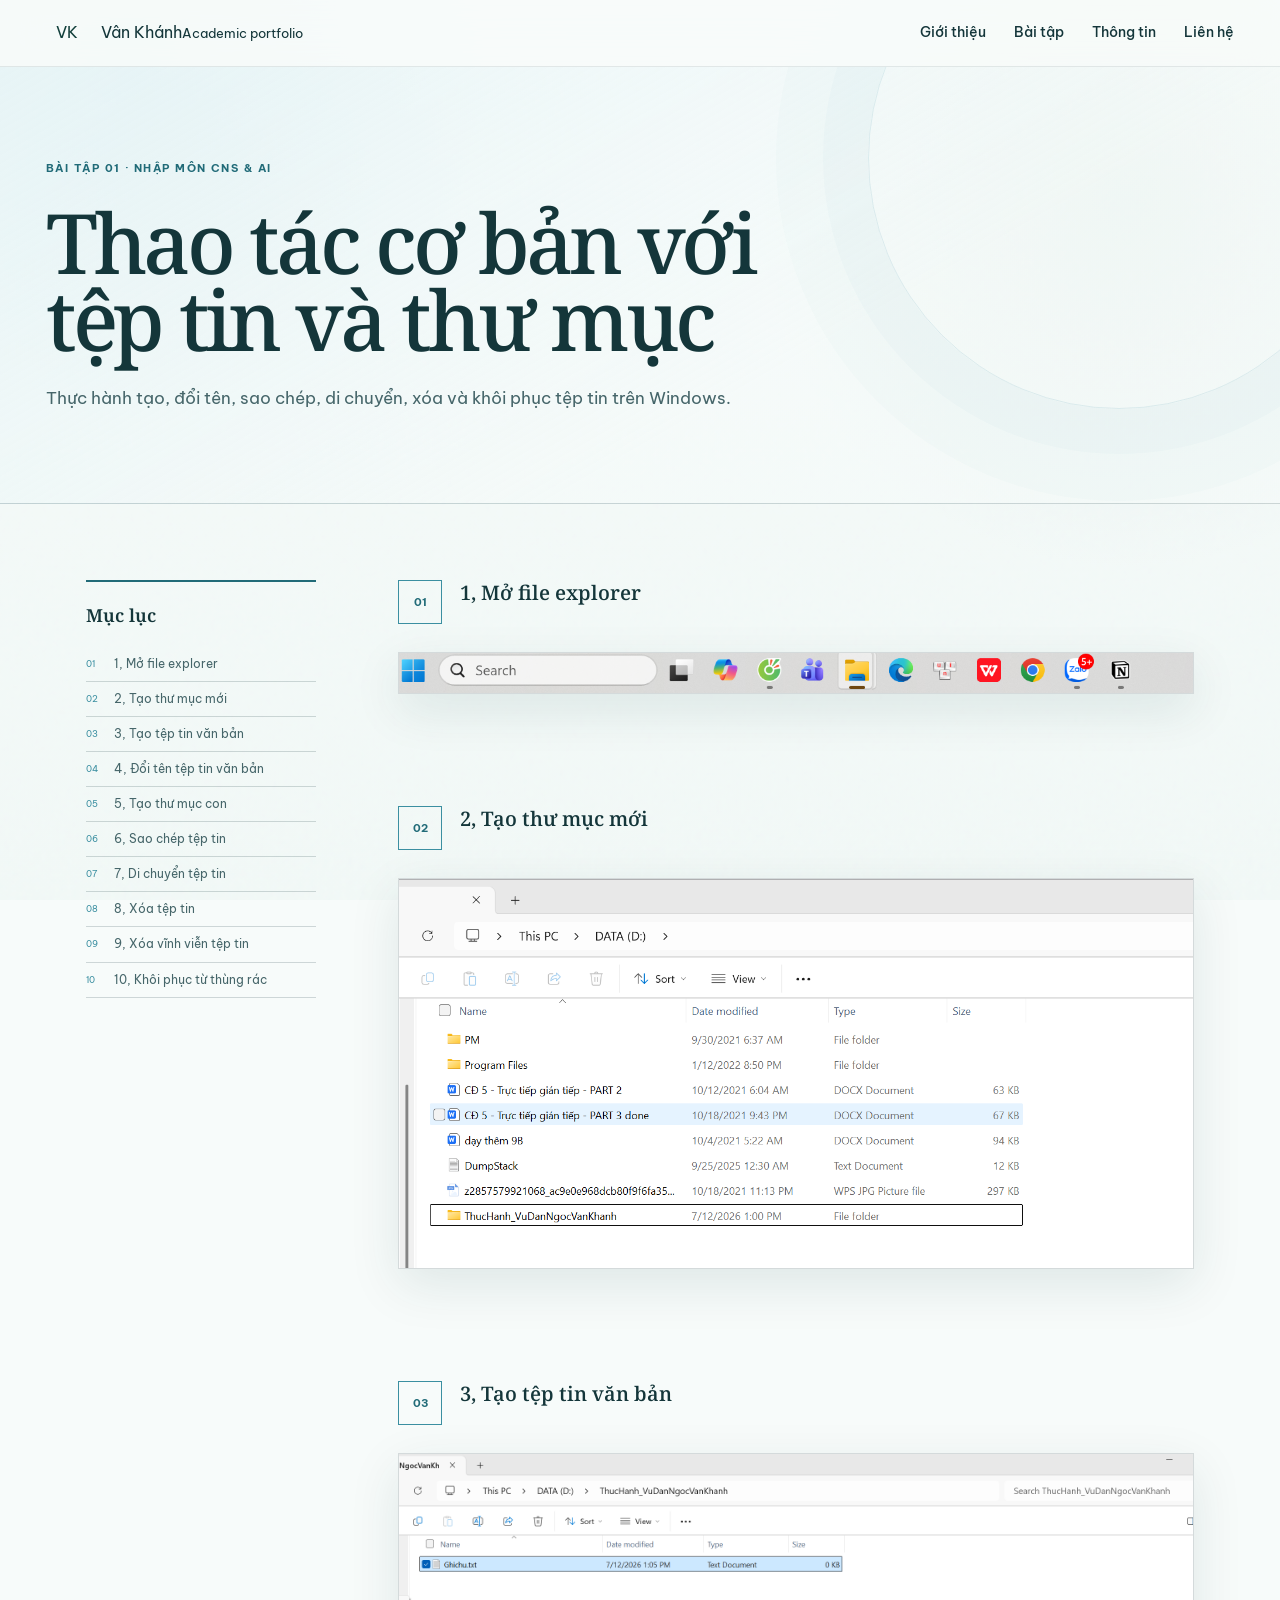
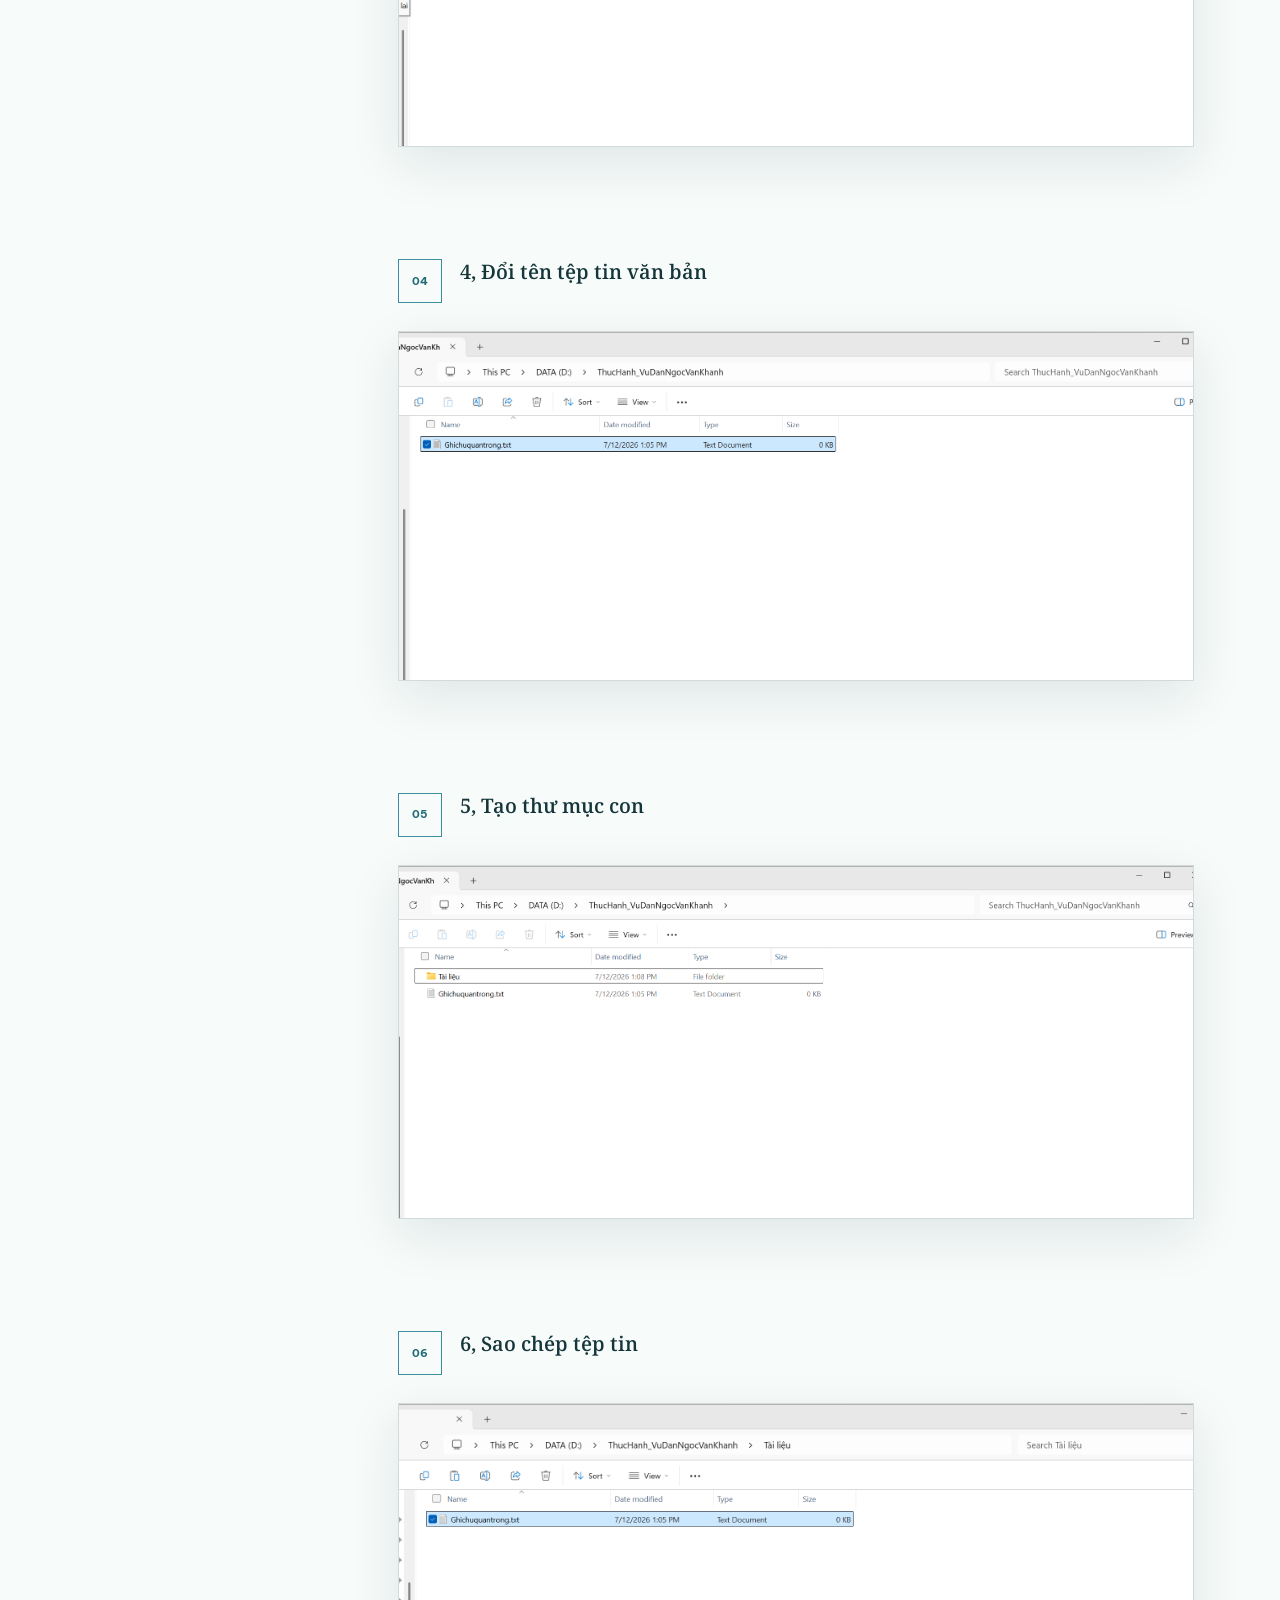
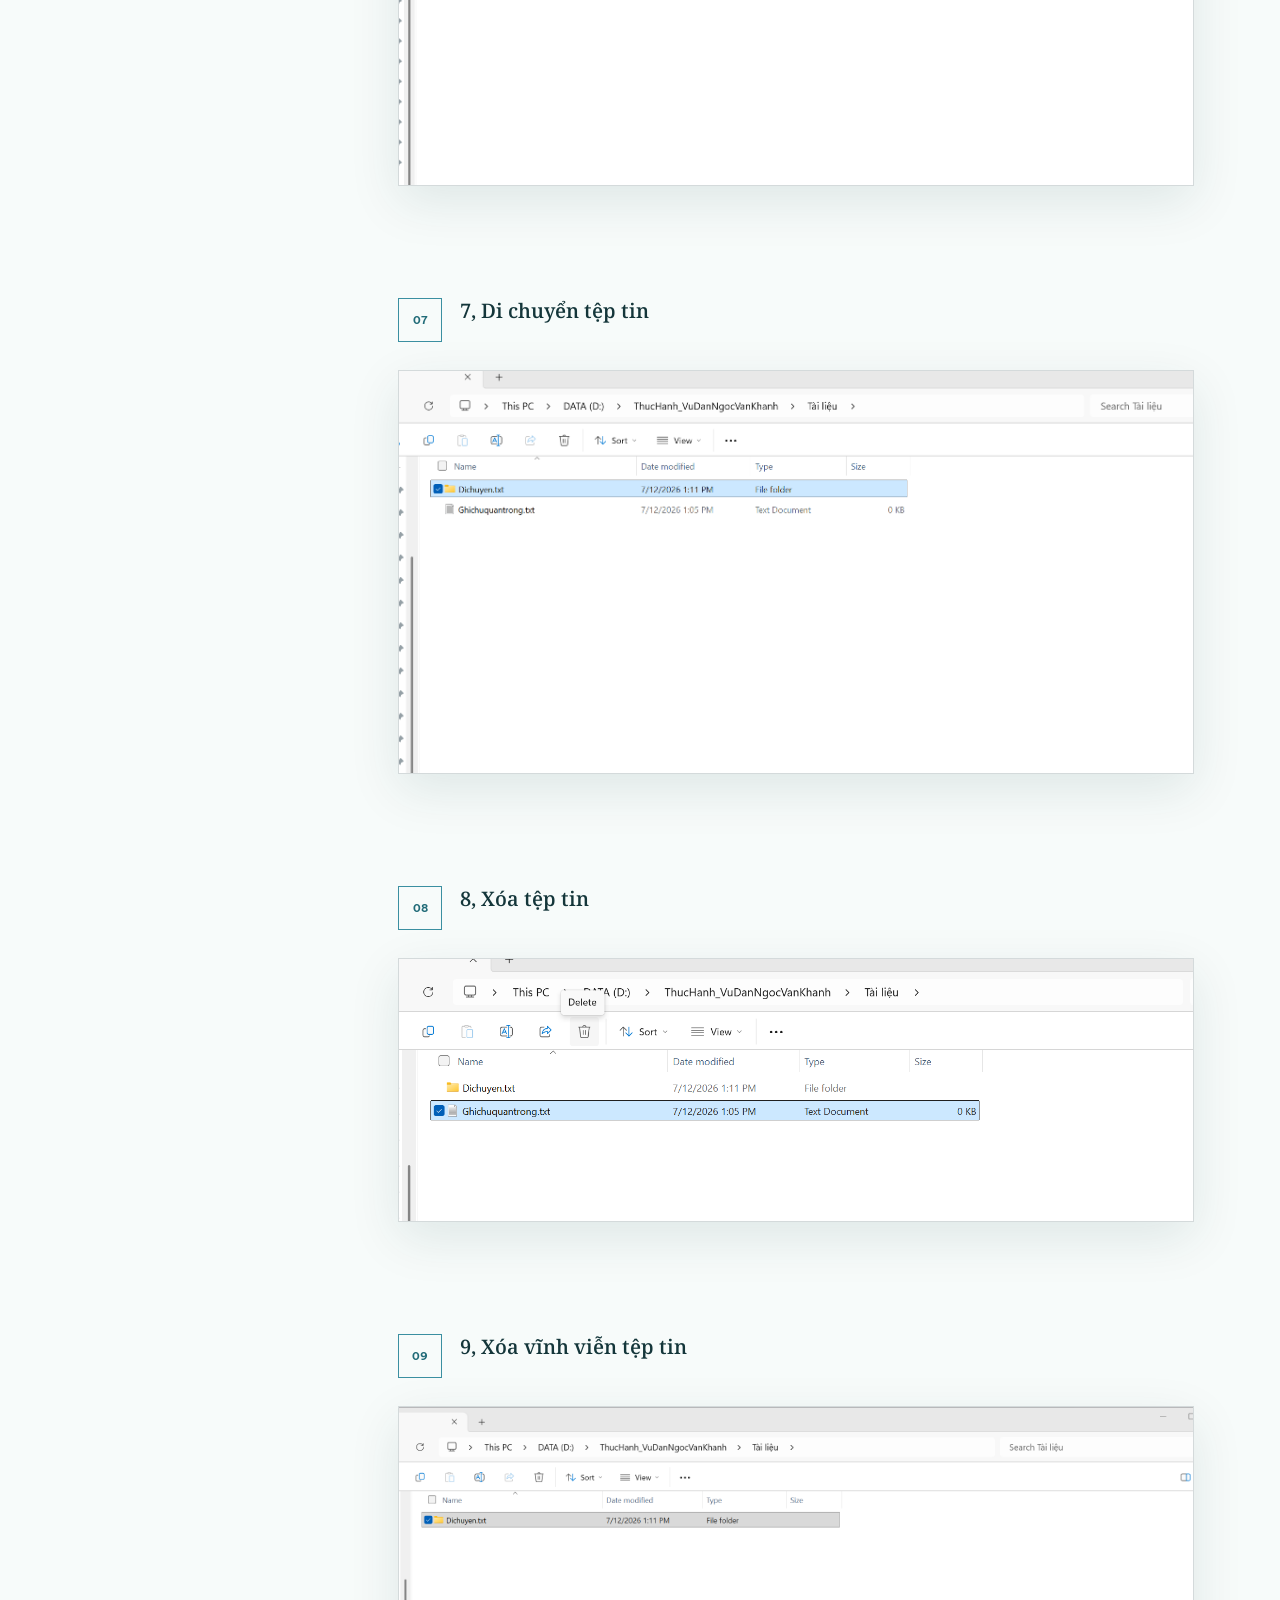
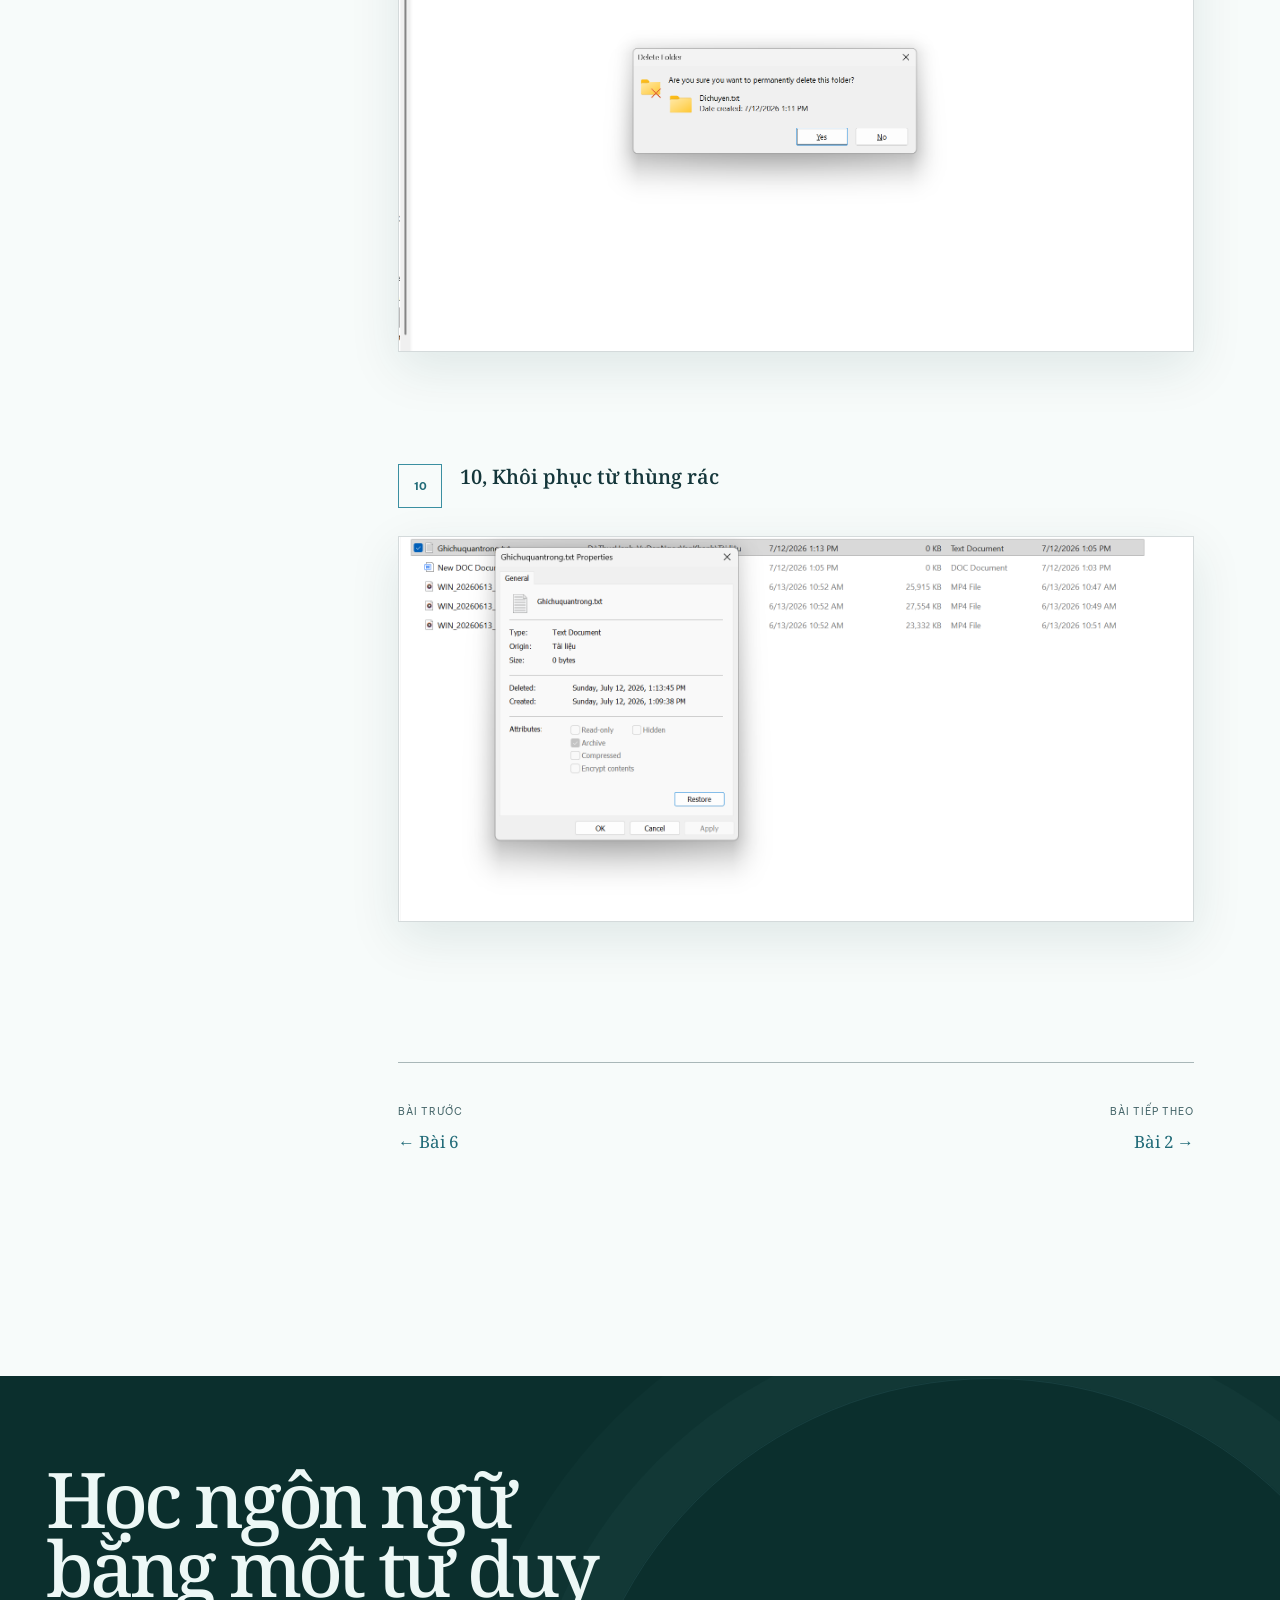
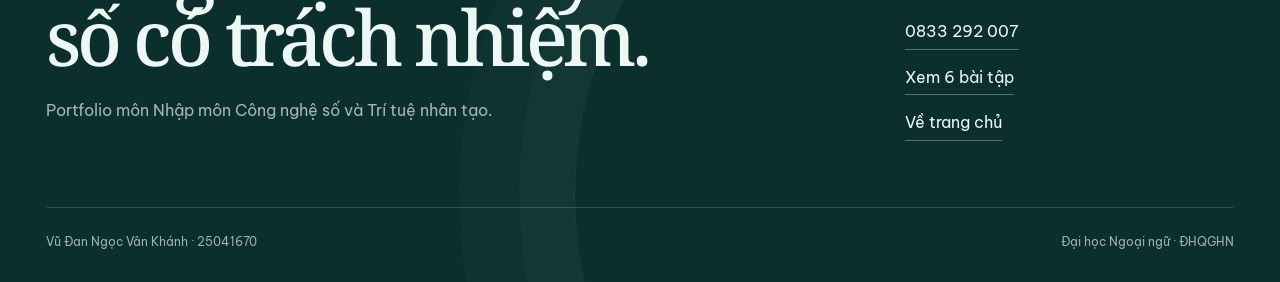
==== commit ca9aa37e: "Fix ex3" ====
--- a/bai-1.html
+++ b/bai-1.html
@@ -1,2 +1 @@
-<!DOCTYPE html>
-<html lang="vi"><head><meta charset="utf-8"/><meta content="width=device-width,initial-scale=1" name="viewport"/><meta content="Thực hành tạo, đổi tên, sao chép, di chuyển, xóa và khôi phục tệp tin trên Windows." name="description"/><title>Bài 1 · Thao tác cơ bản với tệp tin và thư mục</title><link href="favicon.svg" rel="icon" type="image/svg+xml"/><link href="assets/css/styles.css" rel="stylesheet"/></head><body><div class="site-shell"><header class="site-header"><div class="nav-wrap"><a aria-label="Về trang chủ Vân Khánh" class="brand" href="index.html"><span aria-hidden="true" class="brand-mark"><svg fill="none" viewbox="0 0 48 48"><path d="M8 31c8-1 14-5 19-14 4 9 8 13 13 15" stroke="currentColor" stroke-linecap="round" stroke-width="1.8"></path><path d="M11 36c6-3 12-3 18 0s10 3 14 0" stroke="currentColor" stroke-linecap="round" stroke-width="1.8"></path><path d="M21 19c-5-5-9-6-12-4 1 6 5 9 11 9" stroke="currentColor" stroke-linecap="round" stroke-width="1.8"></path><circle cx="35" cy="12" fill="currentColor" opacity=".35" r="3"></circle></svg></span><span class="brand-copy"><strong>Vân Khánh</strong><small>Portfolio CNS &amp; AI · 2026</small></span></a><button aria-expanded="false" aria-label="Mở menu" class="menu-btn" type="button"><span>Menu</span><i aria-hidden="true" class="menu-lines"></i></button><nav aria-label="Điều hướng chính" class="nav-links"><a href="index.html">Giới thiệu</a><a href="index.html#bai-tap">Bài tập</a><a href="index.html#thong-tin">Thông tin</a><a href="index.html#lien-he">Liên hệ</a></nav></div></header><div aria-hidden="true" class="paper-noise"></div><a class="skip-link" href="#main">Bỏ qua điều hướng</a><main id="main"><section class="article-hero"><div class="container"><div class="crumb">Bài tập 01 · Nhập môn CNS &amp; AI</div><h1>Thao tác cơ bản với tệp tin và thư mục</h1><p class="article-summary">Thực hành tạo, đổi tên, sao chép, di chuyển, xóa và khôi phục tệp tin trên Windows.</p></div></section><div class="article-layout"><aside class="toc"><strong>Mục lục</strong><ol><li><a href="#muc-1">1, Mở file explorer</a></li><li><a href="#muc-2">2, Tạo thư mục mới</a></li><li><a href="#muc-3">3, Tạo tệp tin văn bản</a></li><li><a href="#muc-4">4, Đổi tên tệp tin văn bản</a></li><li><a href="#muc-5">5, Tạo thư mục con</a></li><li><a href="#muc-6">6, Sao chép tệp tin</a></li><li><a href="#muc-7">7, Di chuyển tệp tin</a></li><li><a href="#muc-8">8, Xóa tệp tin</a></li><li><a href="#muc-9">9, Xóa vĩnh viễn tệp tin</a></li><li><a href="#muc-10">10, Khôi phục từ thùng rác</a></li></ol></aside><article class="document"><div class="evidence-flow"><section class="evidence-step"><h3 id="muc-1">1, Mở file explorer</h3><figure><img alt="Mở File Explorer" loading="eager" src="assets/img/bai-1-270be90b.png"/><figcaption>Mở File Explorer</figcaption></figure></section><section class="evidence-step"><h3 id="muc-2">2, Tạo thư mục mới</h3><figure><img alt="Tạo thư mục mới" loading="eager" src="assets/img/bai-1-111fb42b.png"/><figcaption>Tạo thư mục mới</figcaption></figure></section><section class="evidence-step"><h3 id="muc-3">3, Tạo tệp tin văn bản</h3><figure><img alt="Tạo tệp tin văn bản" loading="eager" src="assets/img/bai-1-9bd3cee0.png"/><figcaption>Tạo tệp tin văn bản</figcaption></figure></section><section class="evidence-step"><h3 id="muc-4">4, Đổi tên tệp tin văn bản</h3><figure><img alt="Đổi tên tệp tin" loading="eager" src="assets/img/bai-1-4875fff0.png"/><figcaption>Đổi tên tệp tin</figcaption></figure></section><section class="evidence-step"><h3 id="muc-5">5, Tạo thư mục con</h3><figure><img alt="Tạo thư mục con" loading="eager" src="assets/img/bai-1-433682f1.png"/><figcaption>Tạo thư mục con</figcaption></figure></section><section class="evidence-step"><h3 id="muc-6">6, Sao chép tệp tin</h3><figure><img alt="Sao chép tệp tin" loading="eager" src="assets/img/bai-1-c9c5822f.png"/><figcaption>Sao chép tệp tin</figcaption></figure></section><section class="evidence-step"><h3 id="muc-7">7, Di chuyển tệp tin</h3><figure><img alt="Di chuyển tệp tin" loading="eager" src="assets/img/bai-1-a99689d9.png"/><figcaption>Di chuyển tệp tin</figcaption></figure></section><section class="evidence-step"><h3 id="muc-8">8, Xóa tệp tin</h3><figure><img alt="Xóa tệp tin" loading="eager" src="assets/img/bai-1-657c05cb.png"/><figcaption>Xóa tệp tin</figcaption></figure></section><section class="evidence-step"><h3 id="muc-9">9, Xóa vĩnh viễn tệp tin</h3><figure><img alt="Xóa vĩnh viễn tệp tin" loading="eager" src="assets/img/bai-1-28213c9a.png"/><figcaption>Xóa vĩnh viễn tệp tin</figcaption></figure></section><section class="evidence-step"><h3 id="muc-10">10, Khôi phục từ thùng rác</h3><figure><img alt="Khôi phục từ Thùng rác" loading="eager" src="assets/img/bai-1-12ad186f.png"/><figcaption>Khôi phục từ Thùng rác</figcaption></figure></section></div><nav aria-label="Điều hướng bài tập" class="page-nav"><a href="bai-6.html"><small>Bài trước</small>← Bài 6</a><a href="bai-2.html" style="text-align:right"><small>Bài tiếp theo</small>Bài 2 →</a></nav></article></div></main><footer class="site-footer" id="lien-he"><div class="container"><div class="footer-grid"><div><h2>Ngôn ngữ mở lối.<br/>Công nghệ nối dài hành trình.</h2><p>Portfolio môn Nhập môn Công nghệ số và Trí tuệ nhân tạo, được trình bày theo sáu bài tập độc lập.</p></div><div class="footer-links"><a href="tel:0833292007">0833 292 007</a><a href="index.html#bai-tap">Xem sáu bài tập</a><a href="index.html">Về trang chủ</a></div></div><div class="footer-bottom"><span>Vũ Đan Ngọc Vân Khánh · 25041670</span><span>Đại học Ngoại ngữ · ĐHQGHN</span></div></div></footer></div><script src="assets/js/main.js"></script></body></html>+<!doctype html><html lang="vi"><head><meta charset="utf-8"><meta name="viewport" content="width=device-width,initial-scale=1"><meta name="description" content="Thực hành tạo, đổi tên, sao chép, di chuyển, xóa và khôi phục tệp tin trên Windows."><title>Bài 1 · Thao tác cơ bản với tệp tin và thư mục</title><link rel="icon" href="favicon.svg" type="image/svg+xml"><link rel="stylesheet" href="assets/css/styles.css"></head><body><div class="site-shell"><a class="skip-link" href="#main">Bỏ qua điều hướng</a><div class="paper-noise" aria-hidden="true"></div><header class="site-header"><div class="nav-wrap"><a class="brand" href="index.html"><span class="brand-mark">VK</span><span>Vân Khánh<small>Academic portfolio</small></span></a><button class="menu-btn" type="button" aria-expanded="false" aria-label="Mở menu">Menu</button><nav class="nav-links" aria-label="Điều hướng chính"><a href="index.html">Giới thiệu</a><a href="index.html#bai-tap">Bài tập</a><a href="index.html#thong-tin">Thông tin</a><a href="index.html#lien-he">Liên hệ</a></nav></div></header><main id="main"><section class="article-hero"><div class="container"><div class="crumb">Bài tập 01 · Nhập môn CNS &amp; AI</div><h1>Thao tác cơ bản với tệp tin và thư mục</h1><p class="article-summary">Thực hành tạo, đổi tên, sao chép, di chuyển, xóa và khôi phục tệp tin trên Windows.</p></div></section><div class="article-layout"><aside class="toc"><strong>Mục lục</strong><ol><li><a href="#muc-1">1, Mở file explorer</a></li><li><a href="#muc-2">2, Tạo thư mục mới</a></li><li><a href="#muc-3">3, Tạo tệp tin văn bản</a></li><li><a href="#muc-4">4, Đổi tên tệp tin văn bản</a></li><li><a href="#muc-5">5, Tạo thư mục con</a></li><li><a href="#muc-6">6, Sao chép tệp tin</a></li><li><a href="#muc-7">7, Di chuyển tệp tin</a></li><li><a href="#muc-8">8, Xóa tệp tin</a></li><li><a href="#muc-9">9, Xóa vĩnh viễn tệp tin</a></li><li><a href="#muc-10">10, Khôi phục từ thùng rác</a></li></ol></aside><article class="document"><div class="evidence-flow"><section class="evidence-step"><h3 id="muc-1">1, Mở file explorer</h3><img alt="Mở File Explorer" loading="eager" src="assets/img/bai-1-270be90b.png"/></section><section class="evidence-step"><h3 id="muc-2">2, Tạo thư mục mới</h3><img alt="Tạo thư mục mới" loading="eager" src="assets/img/bai-1-111fb42b.png"/></section><section class="evidence-step"><h3 id="muc-3">3, Tạo tệp tin văn bản</h3><img alt="Tạo tệp tin văn bản" loading="eager" src="assets/img/bai-1-9bd3cee0.png"/></section><section class="evidence-step"><h3 id="muc-4">4, Đổi tên tệp tin văn bản</h3><img alt="Đổi tên tệp tin" loading="eager" src="assets/img/bai-1-4875fff0.png"/></section><section class="evidence-step"><h3 id="muc-5">5, Tạo thư mục con</h3><img alt="Tạo thư mục con" loading="eager" src="assets/img/bai-1-433682f1.png"/></section><section class="evidence-step"><h3 id="muc-6">6, Sao chép tệp tin</h3><img alt="Sao chép tệp tin" loading="eager" src="assets/img/bai-1-c9c5822f.png"/></section><section class="evidence-step"><h3 id="muc-7">7, Di chuyển tệp tin</h3><img alt="Di chuyển tệp tin" loading="eager" src="assets/img/bai-1-a99689d9.png"/></section><section class="evidence-step"><h3 id="muc-8">8, Xóa tệp tin</h3><img alt="Xóa tệp tin" loading="eager" src="assets/img/bai-1-657c05cb.png"/></section><section class="evidence-step"><h3 id="muc-9">9, Xóa vĩnh viễn tệp tin</h3><img alt="Xóa vĩnh viễn tệp tin" loading="eager" src="assets/img/bai-1-28213c9a.png"/></section><section class="evidence-step"><h3 id="muc-10">10, Khôi phục từ thùng rác</h3><img alt="Khôi phục từ Thùng rác" loading="eager" src="assets/img/bai-1-12ad186f.png"/></section></div><nav class="page-nav" aria-label="Điều hướng bài tập"><a href="bai-6.html"><small>Bài trước</small>← Bài 6</a><a href="bai-2.html" style="text-align:right"><small>Bài tiếp theo</small>Bài 2 →</a></nav></article></div></main><footer class="site-footer" id="lien-he"><div class="container"><div class="footer-grid"><div><h2>Học ngôn ngữ bằng một tư duy số có trách nhiệm.</h2><p>Portfolio môn Nhập môn Công nghệ số và Trí tuệ nhân tạo.</p></div><div class="footer-links"><a href="tel:0833292007">0833 292 007</a><a href="index.html#bai-tap">Xem 6 bài tập</a><a href="index.html">Về trang chủ</a></div></div><div class="footer-bottom"><span>Vũ Đan Ngọc Vân Khánh · 25041670</span><span>Đại học Ngoại ngữ · ĐHQGHN</span></div></div></footer></div><script src="assets/js/main.js"></script></body></html>
--- a/assets/css/styles.css
+++ b/assets/css/styles.css
@@ -234,3 +234,8 @@
 :focus-visible{outline:3px solid var(--water-400);outline-offset:4px}
 @media print{.site-header,.site-footer,.toc,.page-nav,.paper-noise{display:none!important}.article-hero{padding:20px 0;background:white}.article-layout{display:block;max-width:none;padding:20px}.document{max-width:none}.document figure img,.document img{max-height:none;box-shadow:none}.table-scroll{overflow:visible}.document table{min-width:0;font-size:9pt}.reveal{opacity:1;transform:none}}
 @media (prefers-reduced-motion:reduce){*{scroll-behavior:auto!important;animation:none!important;transition:none!important}.reveal{opacity:1;transform:none}.portrait-frame{transform:none!important}}
+
+/* Bài 3: ảnh minh chứng dạng dọc cần giữ đầy đủ nội dung thay vì bị cắt theo chiều cao. */
+.document figure.figure-tall img{max-height:none;width:min(100%,620px)}
+.document figure a{display:block;width:fit-content;max-width:100%;margin-inline:auto}
+.source-file{margin-top:48px!important;padding-top:22px;border-top:1px solid var(--line-strong);font-size:.84rem}
